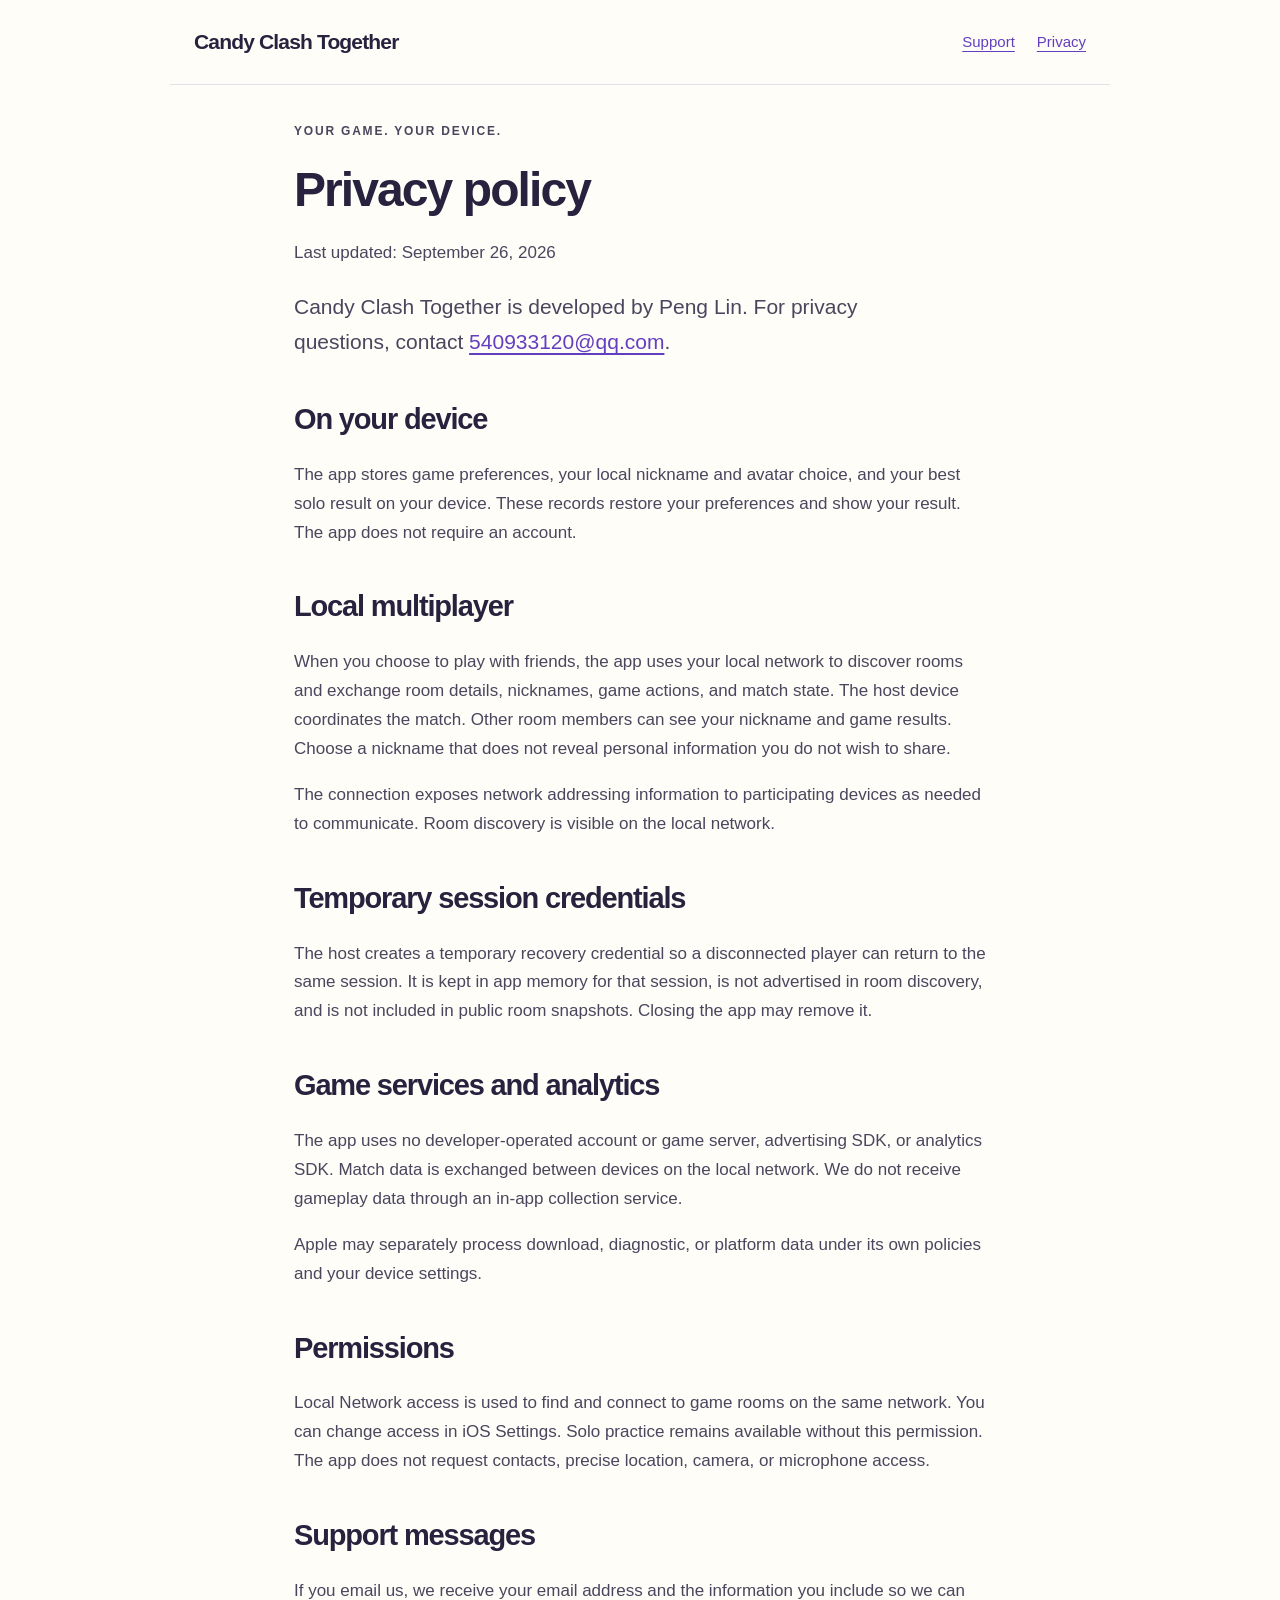
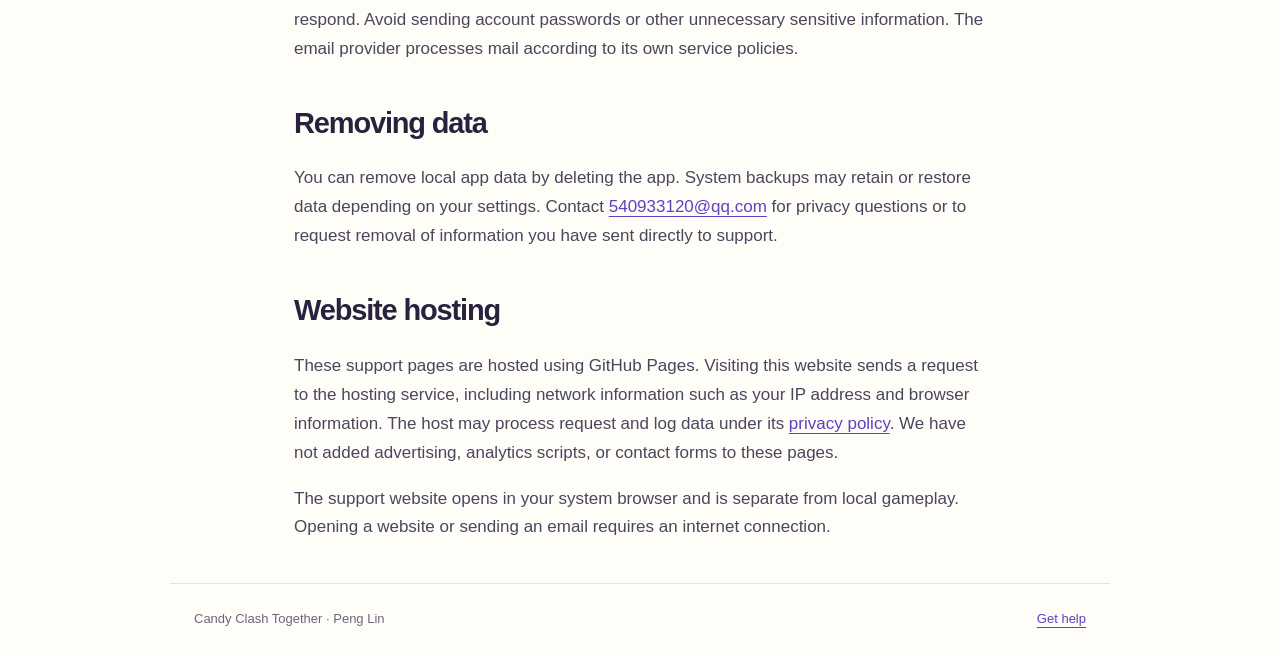
==== privacy.html @ 885e3cb6 "Publish Candy Clash support and privacy pages" ====
<!doctype html>
<html lang="en"><head><meta charset="utf-8"><meta name="viewport" content="width=device-width,initial-scale=1"><meta name="description" content="How Candy Clash Together handles local game data and multiplayer connections."><title>Candy Clash Together — Privacy</title><link rel="stylesheet" href="style.css"></head>
<body><header><a class="brand" href="index.html">Candy Clash Together</a><nav aria-label="Main navigation"><a href="index.html">Support</a><a href="privacy.html" aria-current="page">Privacy</a></nav></header>
<main class="policy"><p class="eyebrow">Your game. Your device.</p><h1>Privacy policy</h1><p class="muted">Last updated: September 26, 2026</p><p class="lead">Candy Clash Together is developed by Peng Lin. For privacy questions, contact <a href="mailto:540933120@qq.com">540933120@qq.com</a>.</p>
<h2>On your device</h2><p>The app stores game preferences, your local nickname and avatar choice, and your best solo result on your device. These records restore your preferences and show your result. The app does not require an account.</p>
<h2>Local multiplayer</h2><p>When you choose to play with friends, the app uses your local network to discover rooms and exchange room details, nicknames, game actions, and match state. The host device coordinates the match. Other room members can see your nickname and game results. Choose a nickname that does not reveal personal information you do not wish to share.</p><p>The connection exposes network addressing information to participating devices as needed to communicate. Room discovery is visible on the local network.</p>
<h2>Temporary session credentials</h2><p>The host creates a temporary recovery credential so a disconnected player can return to the same session. It is kept in app memory for that session, is not advertised in room discovery, and is not included in public room snapshots. Closing the app may remove it.</p>
<h2>Game services and analytics</h2><p>The app uses no developer-operated account or game server, advertising SDK, or analytics SDK. Match data is exchanged between devices on the local network. We do not receive gameplay data through an in-app collection service.</p><p>Apple may separately process download, diagnostic, or platform data under its own policies and your device settings.</p>
<h2>Permissions</h2><p>Local Network access is used to find and connect to game rooms on the same network. You can change access in iOS Settings. Solo practice remains available without this permission. The app does not request contacts, precise location, camera, or microphone access.</p>
<h2>Support messages</h2><p>If you email us, we receive your email address and the information you include so we can respond. Avoid sending account passwords or other unnecessary sensitive information. The email provider processes mail according to its own service policies.</p>
<h2>Removing data</h2><p>You can remove local app data by deleting the app. System backups may retain or restore data depending on your settings. Contact <a href="mailto:540933120@qq.com">540933120@qq.com</a> for privacy questions or to request removal of information you have sent directly to support.</p>
<h2>Website hosting</h2><p>These support pages are hosted using GitHub Pages. Visiting this website sends a request to the hosting service, including network information such as your IP address and browser information. The host may process request and log data under its <a href="https://docs.github.com/en/site-policy/privacy-policies/github-privacy-statement">privacy policy</a>. We have not added advertising, analytics scripts, or contact forms to these pages.</p><p>The support website opens in your system browser and is separate from local gameplay. Opening a website or sending an email requires an internet connection.</p>
</main><footer><span>Candy Clash Together · Peng Lin</span><a href="index.html">Get help</a></footer></body></html>
---- style.css ----
:root{color-scheme:light;--ink:#28223e;--muted:#6c667c;--purple:#633fc0;--line:#e5e0ec;--paper:#fffdf8}*{box-sizing:border-box}body{margin:0;background:var(--paper);color:var(--ink);font:17px/1.7 -apple-system,BlinkMacSystemFont,"Segoe UI",sans-serif}a{color:var(--purple);text-underline-offset:4px}a:focus-visible,summary:focus-visible{outline:3px solid #e49822;outline-offset:5px}header,main,footer{max-width:940px;margin:auto;padding:24px}header{display:flex;align-items:center;justify-content:space-between;gap:24px;border-bottom:1px solid var(--line)}.brand{font-weight:800;text-decoration:none;color:var(--ink);letter-spacing:-.04em;font-size:21px}nav{display:flex;gap:22px;font-size:15px}h1,h2,h3{line-height:1.2;letter-spacing:-.04em}h1{font-size:clamp(38px,7vw,68px);max-width:760px;margin:20px 0}h2{font-size:29px;margin-top:42px}h3{font-size:21px}.hero{padding:32px 0 36px}.eyebrow{font-size:12px;font-weight:800;letter-spacing:.15em;text-transform:uppercase;color:var(--purple)}.lead{font-size:21px;max-width:660px;color:var(--muted)}.chip{display:inline-block;background:#eee7fc;border-radius:100px;padding:5px 14px;font-size:13px;font-weight:700}.grid{display:grid;grid-template-columns:1fr 1fr;gap:20px}.card{background:white;border:1px solid var(--line);border-radius:20px;padding:25px}.card h3{margin-top:0}details{padding:20px 0;border-bottom:1px solid var(--line)}summary{cursor:pointer;font-weight:700;min-height:44px;display:flex;align-items:center;justify-content:space-between;gap:18px}summary::after{content:'+';font-size:24px;color:var(--purple)}details[open] summary::after{content:'−'}details p{margin-top:8px;max-width:740px}.contact{margin:48px 0 24px;padding:30px;background:#eee7fc;border-radius:20px}.contact h2{margin-top:0}.contact a{font-weight:700}.muted{color:var(--muted)}.policy{max-width:740px}.policy h1{font-size:48px}.policy p,.policy li{color:#4b455d}footer{border-top:1px solid var(--line);font-size:13px;color:var(--muted);display:flex;justify-content:space-between;gap:20px}ol,ul{padding-left:24px}li{margin:10px 0}@media(max-width:600px){header,main,footer{padding:20px}header{align-items:flex-start;flex-direction:column;gap:12px}.hero{padding:22px 0}.grid{grid-template-columns:1fr}.lead{font-size:19px}.policy h1{font-size:38px}footer{flex-direction:column;gap:8px}}
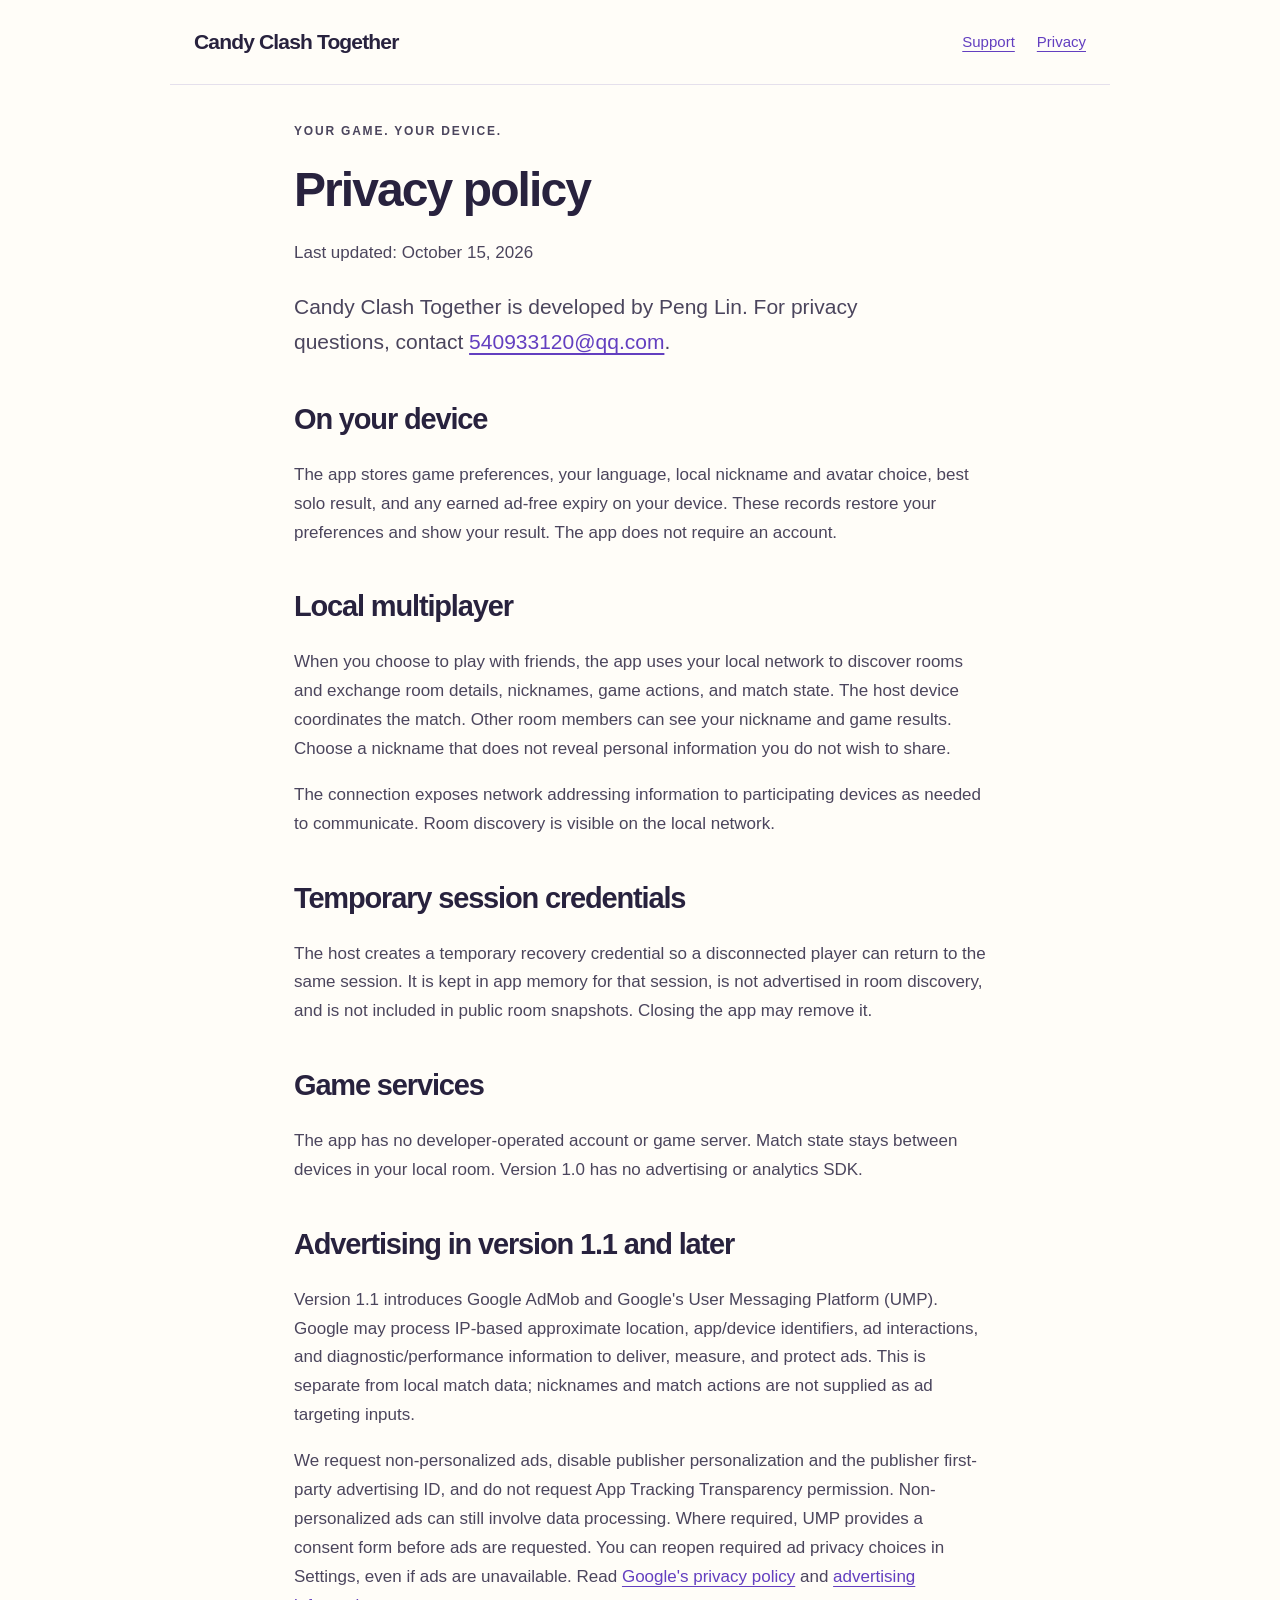
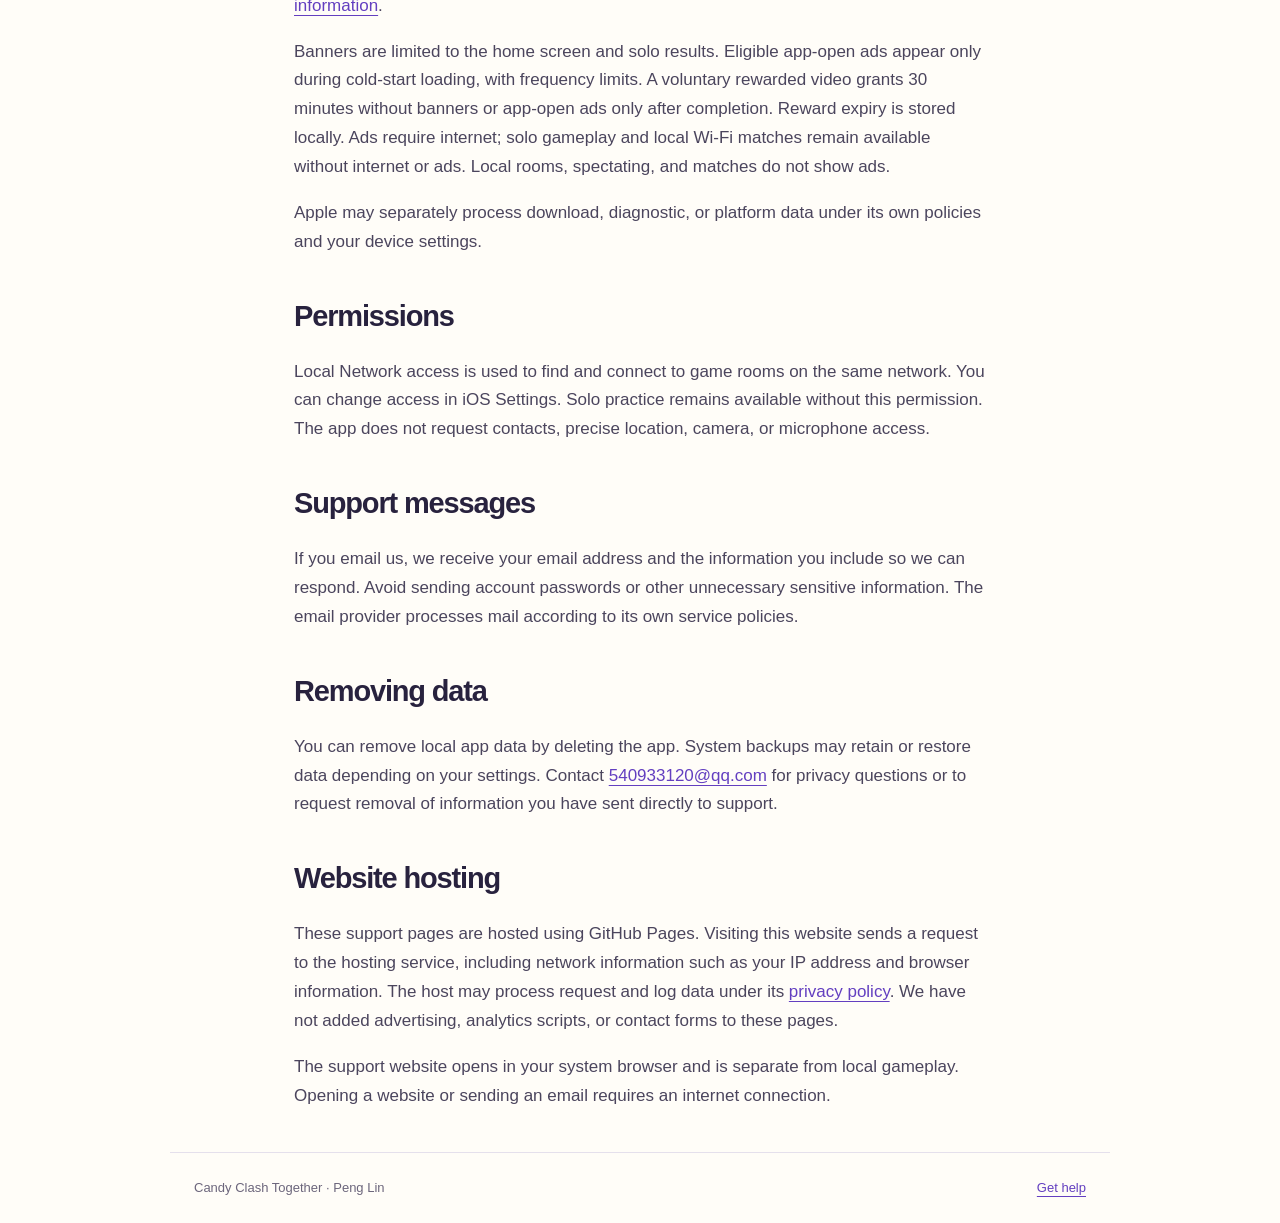
==== commit bfc8e281: "Explain optional AdMob ads and privacy choices in version 1.1" ====
--- a/privacy.html
+++ b/privacy.html
@@ -1,11 +1,12 @@
 <!doctype html>
 <html lang="en"><head><meta charset="utf-8"><meta name="viewport" content="width=device-width,initial-scale=1"><meta name="description" content="How Candy Clash Together handles local game data and multiplayer connections."><title>Candy Clash Together — Privacy</title><link rel="stylesheet" href="style.css"></head>
 <body><header><a class="brand" href="index.html">Candy Clash Together</a><nav aria-label="Main navigation"><a href="index.html">Support</a><a href="privacy.html" aria-current="page">Privacy</a></nav></header>
-<main class="policy"><p class="eyebrow">Your game. Your device.</p><h1>Privacy policy</h1><p class="muted">Last updated: September 26, 2026</p><p class="lead">Candy Clash Together is developed by Peng Lin. For privacy questions, contact <a href="mailto:540933120@qq.com">540933120@qq.com</a>.</p>
-<h2>On your device</h2><p>The app stores game preferences, your local nickname and avatar choice, and your best solo result on your device. These records restore your preferences and show your result. The app does not require an account.</p>
+<main class="policy"><p class="eyebrow">Your game. Your device.</p><h1>Privacy policy</h1><p class="muted">Last updated: October 15, 2026</p><p class="lead">Candy Clash Together is developed by Peng Lin. For privacy questions, contact <a href="mailto:540933120@qq.com">540933120@qq.com</a>.</p>
+<h2>On your device</h2><p>The app stores game preferences, your language, local nickname and avatar choice, best solo result, and any earned ad-free expiry on your device. These records restore your preferences and show your result. The app does not require an account.</p>
 <h2>Local multiplayer</h2><p>When you choose to play with friends, the app uses your local network to discover rooms and exchange room details, nicknames, game actions, and match state. The host device coordinates the match. Other room members can see your nickname and game results. Choose a nickname that does not reveal personal information you do not wish to share.</p><p>The connection exposes network addressing information to participating devices as needed to communicate. Room discovery is visible on the local network.</p>
 <h2>Temporary session credentials</h2><p>The host creates a temporary recovery credential so a disconnected player can return to the same session. It is kept in app memory for that session, is not advertised in room discovery, and is not included in public room snapshots. Closing the app may remove it.</p>
-<h2>Game services and analytics</h2><p>The app uses no developer-operated account or game server, advertising SDK, or analytics SDK. Match data is exchanged between devices on the local network. We do not receive gameplay data through an in-app collection service.</p><p>Apple may separately process download, diagnostic, or platform data under its own policies and your device settings.</p>
+<h2>Game services</h2><p>The app has no developer-operated account or game server. Match state stays between devices in your local room. Version 1.0 has no advertising or analytics SDK.</p>
+<h2>Advertising in version 1.1 and later</h2><p>Version 1.1 introduces Google AdMob and Google's User Messaging Platform (UMP). Google may process IP-based approximate location, app/device identifiers, ad interactions, and diagnostic/performance information to deliver, measure, and protect ads. This is separate from local match data; nicknames and match actions are not supplied as ad targeting inputs.</p><p>We request non-personalized ads, disable publisher personalization and the publisher first-party advertising ID, and do not request App Tracking Transparency permission. Non-personalized ads can still involve data processing. Where required, UMP provides a consent form before ads are requested. You can reopen required ad privacy choices in Settings, even if ads are unavailable. Read <a href="https://policies.google.com/privacy">Google's privacy policy</a> and <a href="https://policies.google.com/technologies/ads">advertising information</a>.</p><p>Banners are limited to the home screen and solo results. Eligible app-open ads appear only during cold-start loading, with frequency limits. A voluntary rewarded video grants 30 minutes without banners or app-open ads only after completion. Reward expiry is stored locally. Ads require internet; solo gameplay and local Wi-Fi matches remain available without internet or ads. Local rooms, spectating, and matches do not show ads.</p><p>Apple may separately process download, diagnostic, or platform data under its own policies and your device settings.</p>
 <h2>Permissions</h2><p>Local Network access is used to find and connect to game rooms on the same network. You can change access in iOS Settings. Solo practice remains available without this permission. The app does not request contacts, precise location, camera, or microphone access.</p>
 <h2>Support messages</h2><p>If you email us, we receive your email address and the information you include so we can respond. Avoid sending account passwords or other unnecessary sensitive information. The email provider processes mail according to its own service policies.</p>
 <h2>Removing data</h2><p>You can remove local app data by deleting the app. System backups may retain or restore data depending on your settings. Contact <a href="mailto:540933120@qq.com">540933120@qq.com</a> for privacy questions or to request removal of information you have sent directly to support.</p>
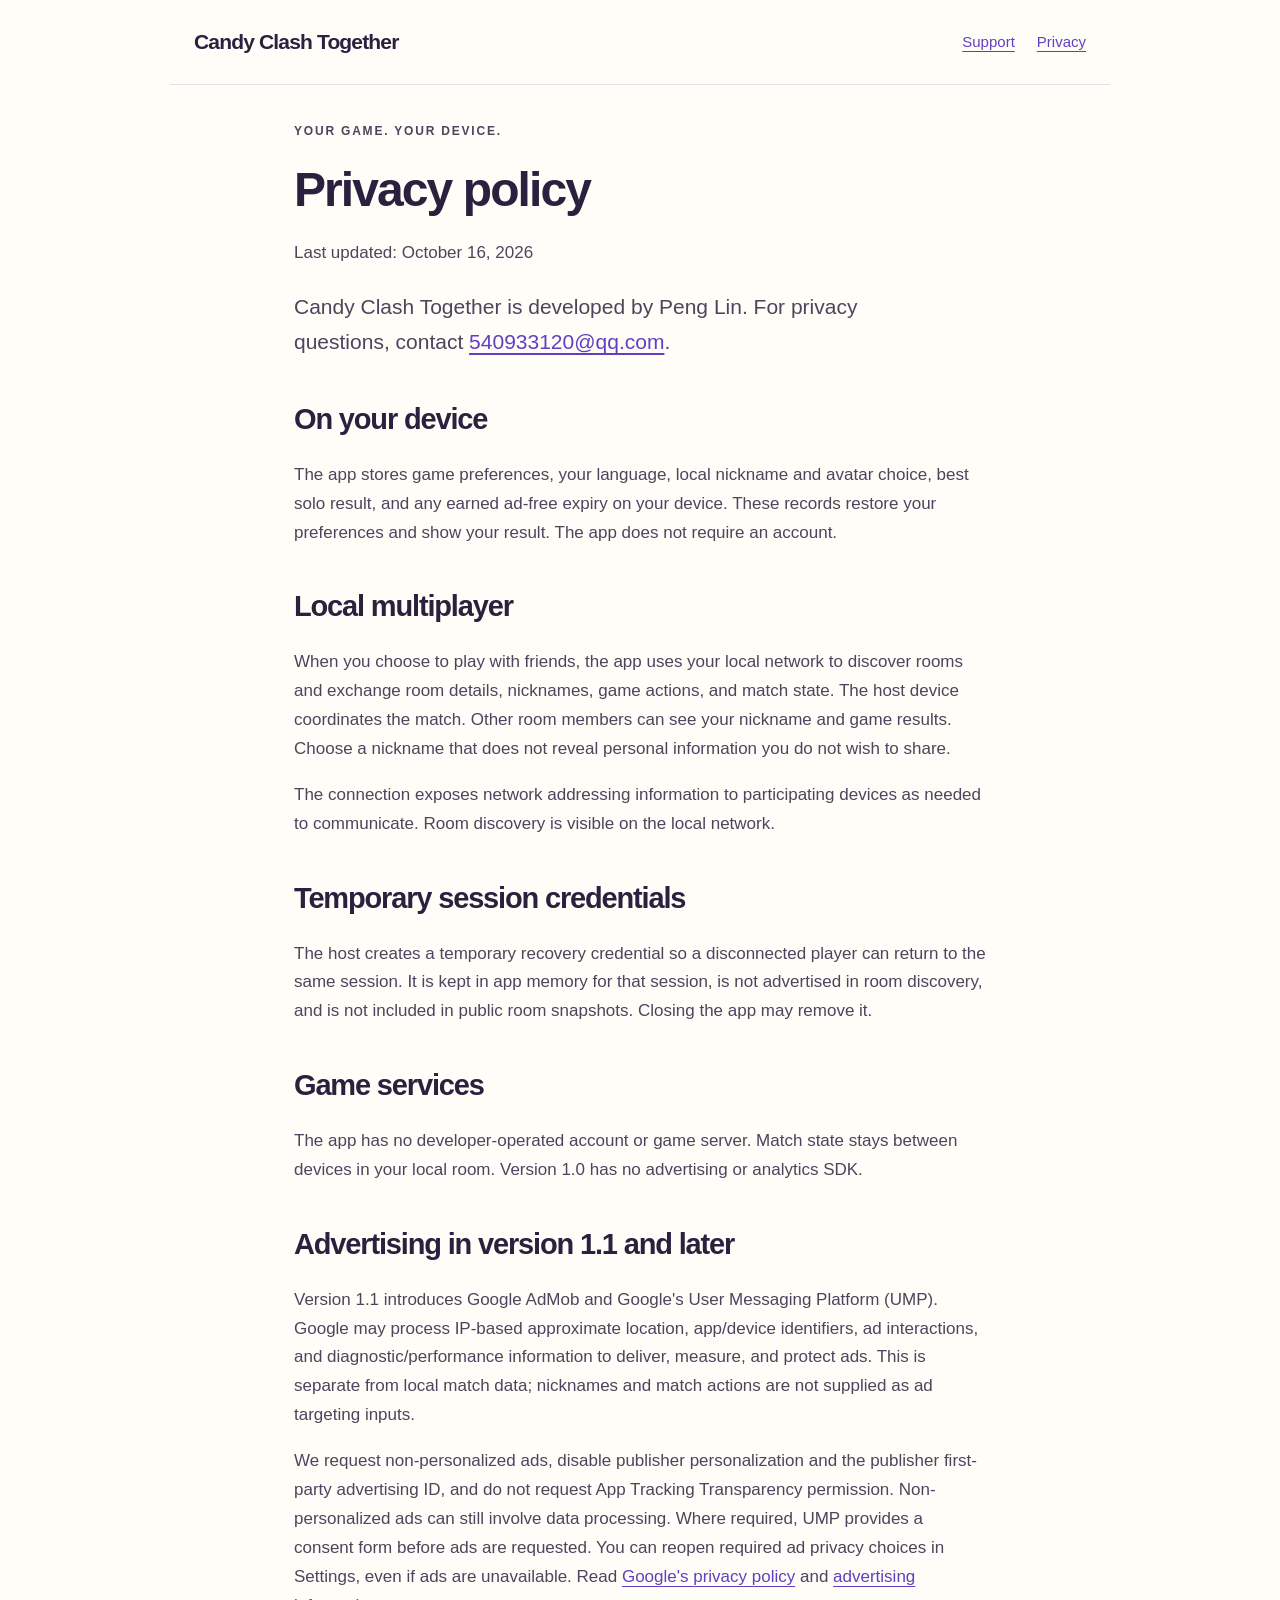
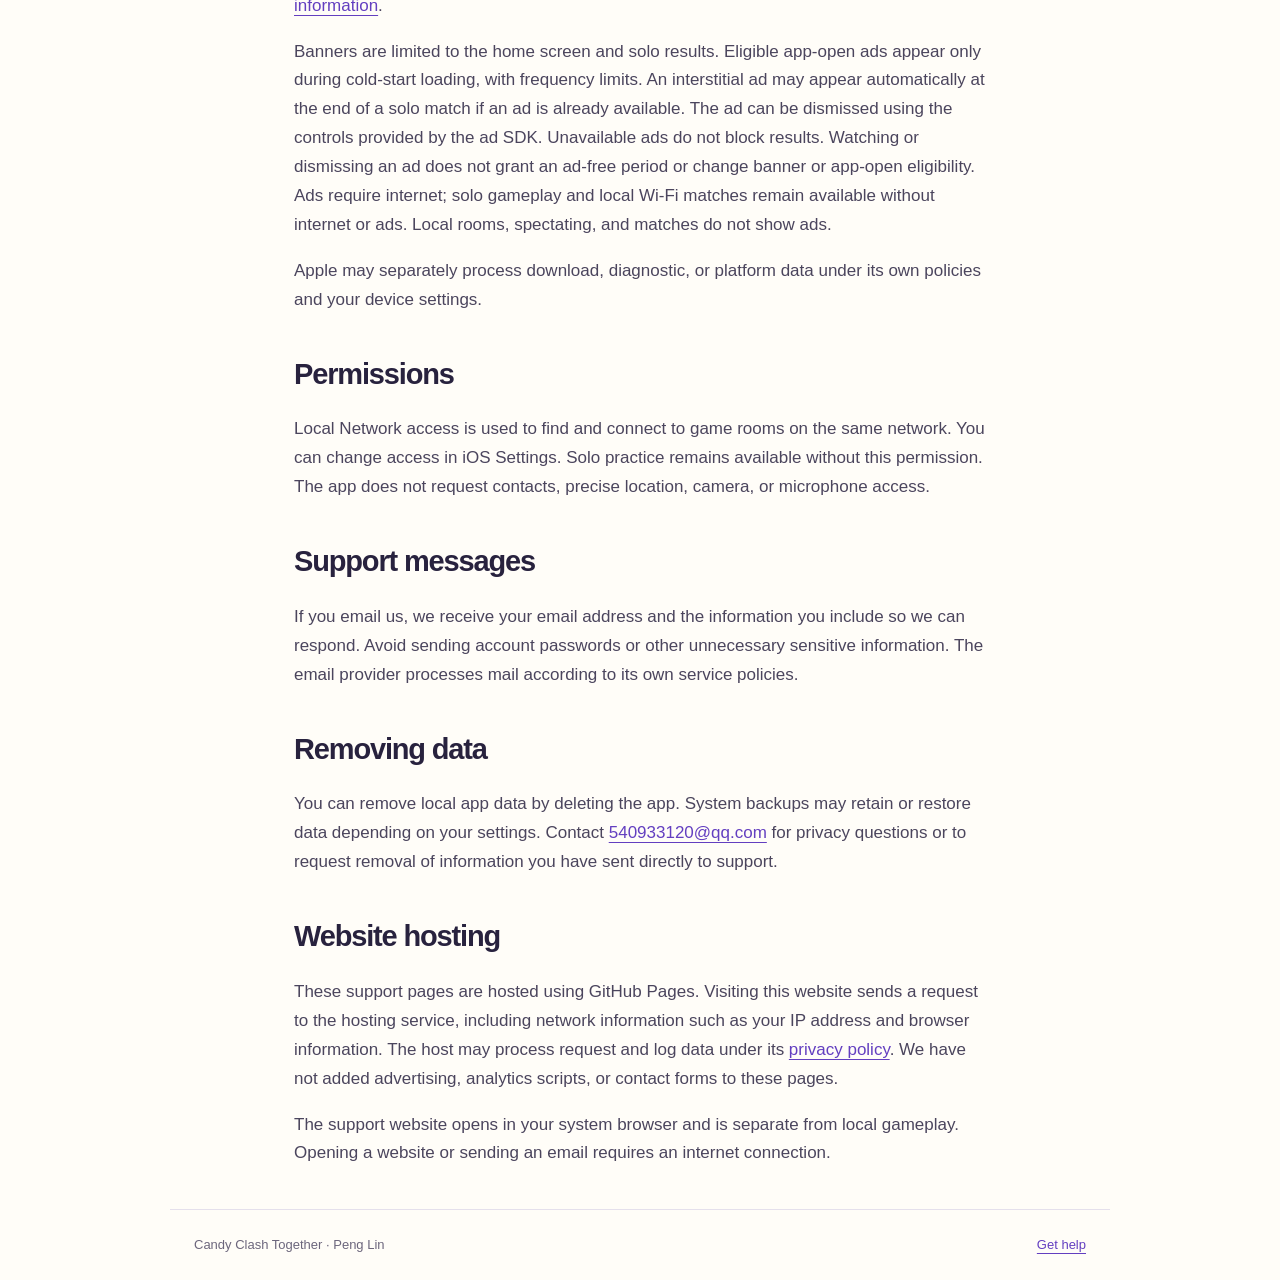
==== commit c7cd23ce: "docs: describe automatic solo-result ads without reward entitlement" ====
--- a/privacy.html
+++ b/privacy.html
@@ -1,12 +1,12 @@
 <!doctype html>
 <html lang="en"><head><meta charset="utf-8"><meta name="viewport" content="width=device-width,initial-scale=1"><meta name="description" content="How Candy Clash Together handles local game data and multiplayer connections."><title>Candy Clash Together — Privacy</title><link rel="stylesheet" href="style.css"></head>
 <body><header><a class="brand" href="index.html">Candy Clash Together</a><nav aria-label="Main navigation"><a href="index.html">Support</a><a href="privacy.html" aria-current="page">Privacy</a></nav></header>
-<main class="policy"><p class="eyebrow">Your game. Your device.</p><h1>Privacy policy</h1><p class="muted">Last updated: October 15, 2026</p><p class="lead">Candy Clash Together is developed by Peng Lin. For privacy questions, contact <a href="mailto:540933120@qq.com">540933120@qq.com</a>.</p>
+<main class="policy"><p class="eyebrow">Your game. Your device.</p><h1>Privacy policy</h1><p class="muted">Last updated: October 16, 2026</p><p class="lead">Candy Clash Together is developed by Peng Lin. For privacy questions, contact <a href="mailto:540933120@qq.com">540933120@qq.com</a>.</p>
 <h2>On your device</h2><p>The app stores game preferences, your language, local nickname and avatar choice, best solo result, and any earned ad-free expiry on your device. These records restore your preferences and show your result. The app does not require an account.</p>
 <h2>Local multiplayer</h2><p>When you choose to play with friends, the app uses your local network to discover rooms and exchange room details, nicknames, game actions, and match state. The host device coordinates the match. Other room members can see your nickname and game results. Choose a nickname that does not reveal personal information you do not wish to share.</p><p>The connection exposes network addressing information to participating devices as needed to communicate. Room discovery is visible on the local network.</p>
 <h2>Temporary session credentials</h2><p>The host creates a temporary recovery credential so a disconnected player can return to the same session. It is kept in app memory for that session, is not advertised in room discovery, and is not included in public room snapshots. Closing the app may remove it.</p>
 <h2>Game services</h2><p>The app has no developer-operated account or game server. Match state stays between devices in your local room. Version 1.0 has no advertising or analytics SDK.</p>
-<h2>Advertising in version 1.1 and later</h2><p>Version 1.1 introduces Google AdMob and Google's User Messaging Platform (UMP). Google may process IP-based approximate location, app/device identifiers, ad interactions, and diagnostic/performance information to deliver, measure, and protect ads. This is separate from local match data; nicknames and match actions are not supplied as ad targeting inputs.</p><p>We request non-personalized ads, disable publisher personalization and the publisher first-party advertising ID, and do not request App Tracking Transparency permission. Non-personalized ads can still involve data processing. Where required, UMP provides a consent form before ads are requested. You can reopen required ad privacy choices in Settings, even if ads are unavailable. Read <a href="https://policies.google.com/privacy">Google's privacy policy</a> and <a href="https://policies.google.com/technologies/ads">advertising information</a>.</p><p>Banners are limited to the home screen and solo results. Eligible app-open ads appear only during cold-start loading, with frequency limits. A voluntary rewarded video grants 30 minutes without banners or app-open ads only after completion. Reward expiry is stored locally. Ads require internet; solo gameplay and local Wi-Fi matches remain available without internet or ads. Local rooms, spectating, and matches do not show ads.</p><p>Apple may separately process download, diagnostic, or platform data under its own policies and your device settings.</p>
+<h2>Advertising in version 1.1 and later</h2><p>Version 1.1 introduces Google AdMob and Google's User Messaging Platform (UMP). Google may process IP-based approximate location, app/device identifiers, ad interactions, and diagnostic/performance information to deliver, measure, and protect ads. This is separate from local match data; nicknames and match actions are not supplied as ad targeting inputs.</p><p>We request non-personalized ads, disable publisher personalization and the publisher first-party advertising ID, and do not request App Tracking Transparency permission. Non-personalized ads can still involve data processing. Where required, UMP provides a consent form before ads are requested. You can reopen required ad privacy choices in Settings, even if ads are unavailable. Read <a href="https://policies.google.com/privacy">Google's privacy policy</a> and <a href="https://policies.google.com/technologies/ads">advertising information</a>.</p><p>Banners are limited to the home screen and solo results. Eligible app-open ads appear only during cold-start loading, with frequency limits. An interstitial ad may appear automatically at the end of a solo match if an ad is already available. The ad can be dismissed using the controls provided by the ad SDK. Unavailable ads do not block results. Watching or dismissing an ad does not grant an ad-free period or change banner or app-open eligibility. Ads require internet; solo gameplay and local Wi-Fi matches remain available without internet or ads. Local rooms, spectating, and matches do not show ads.</p><p>Apple may separately process download, diagnostic, or platform data under its own policies and your device settings.</p>
 <h2>Permissions</h2><p>Local Network access is used to find and connect to game rooms on the same network. You can change access in iOS Settings. Solo practice remains available without this permission. The app does not request contacts, precise location, camera, or microphone access.</p>
 <h2>Support messages</h2><p>If you email us, we receive your email address and the information you include so we can respond. Avoid sending account passwords or other unnecessary sensitive information. The email provider processes mail according to its own service policies.</p>
 <h2>Removing data</h2><p>You can remove local app data by deleting the app. System backups may retain or restore data depending on your settings. Contact <a href="mailto:540933120@qq.com">540933120@qq.com</a> for privacy questions or to request removal of information you have sent directly to support.</p>
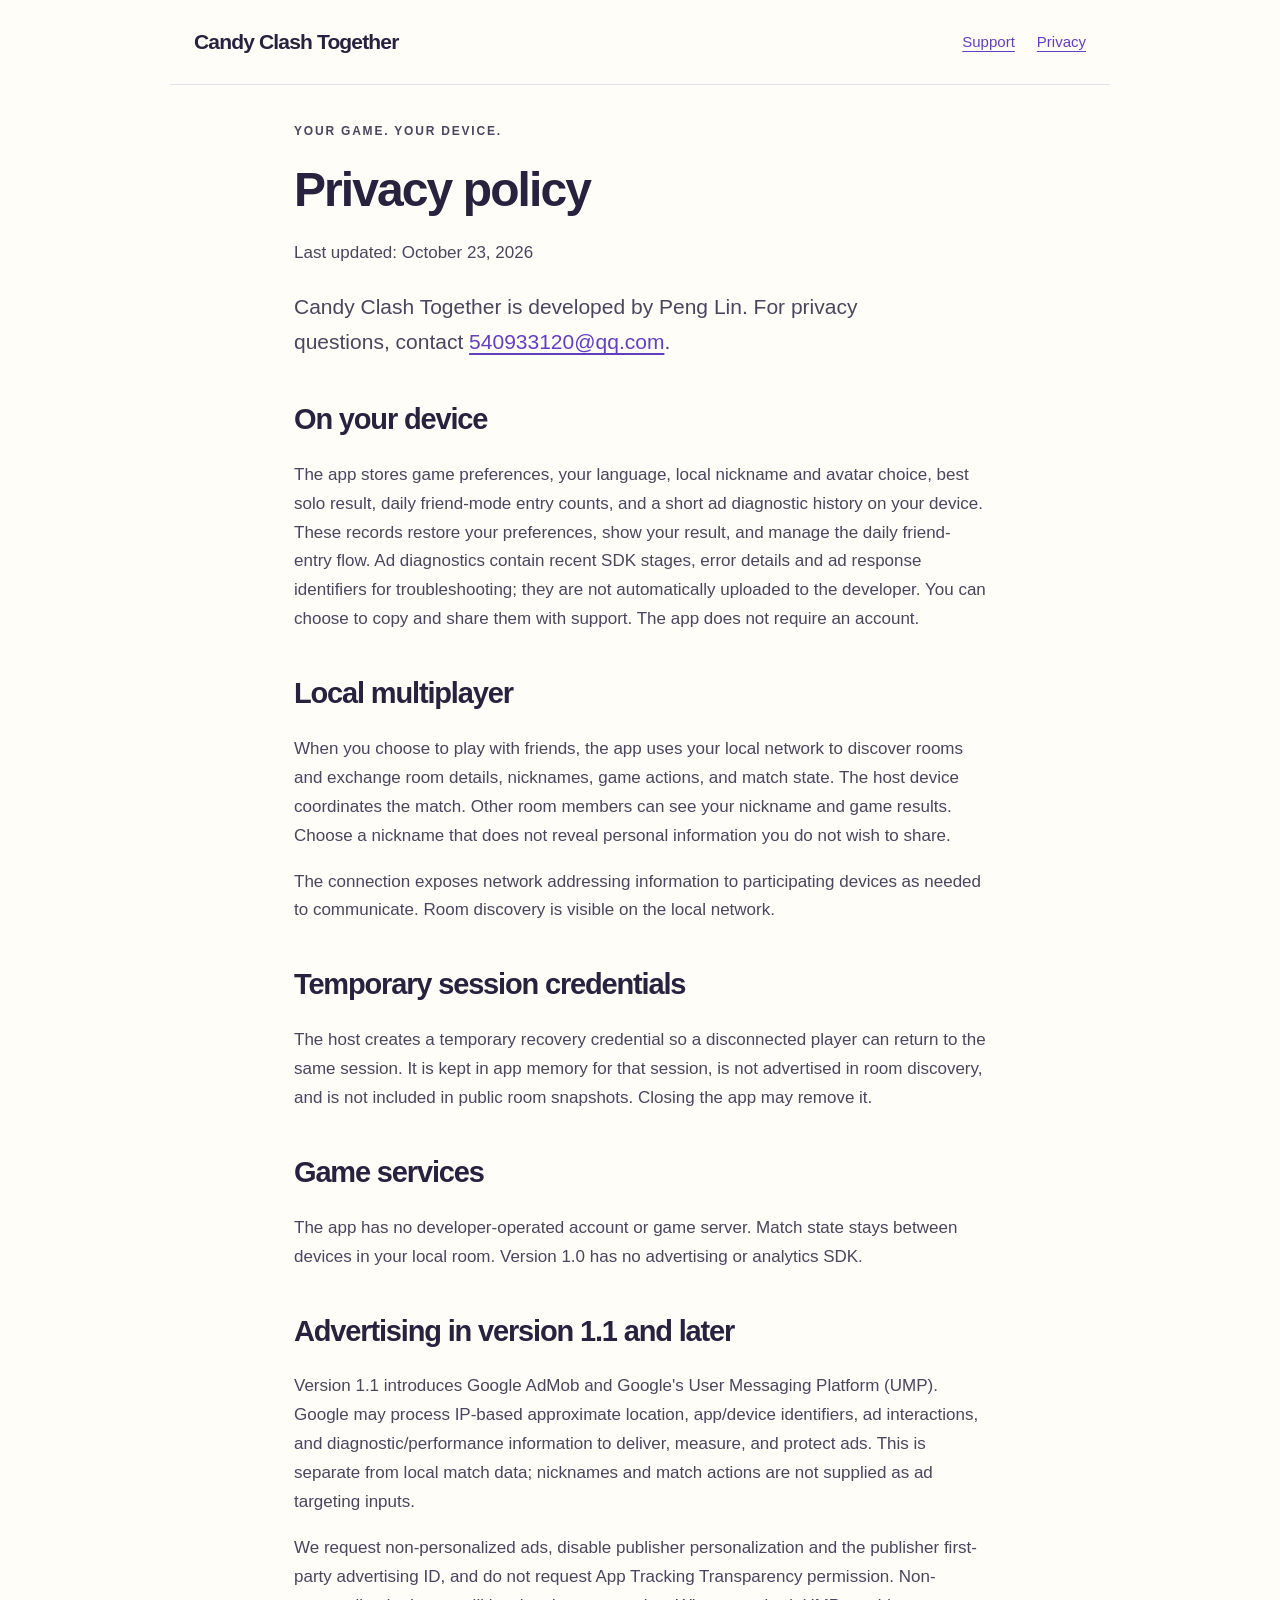
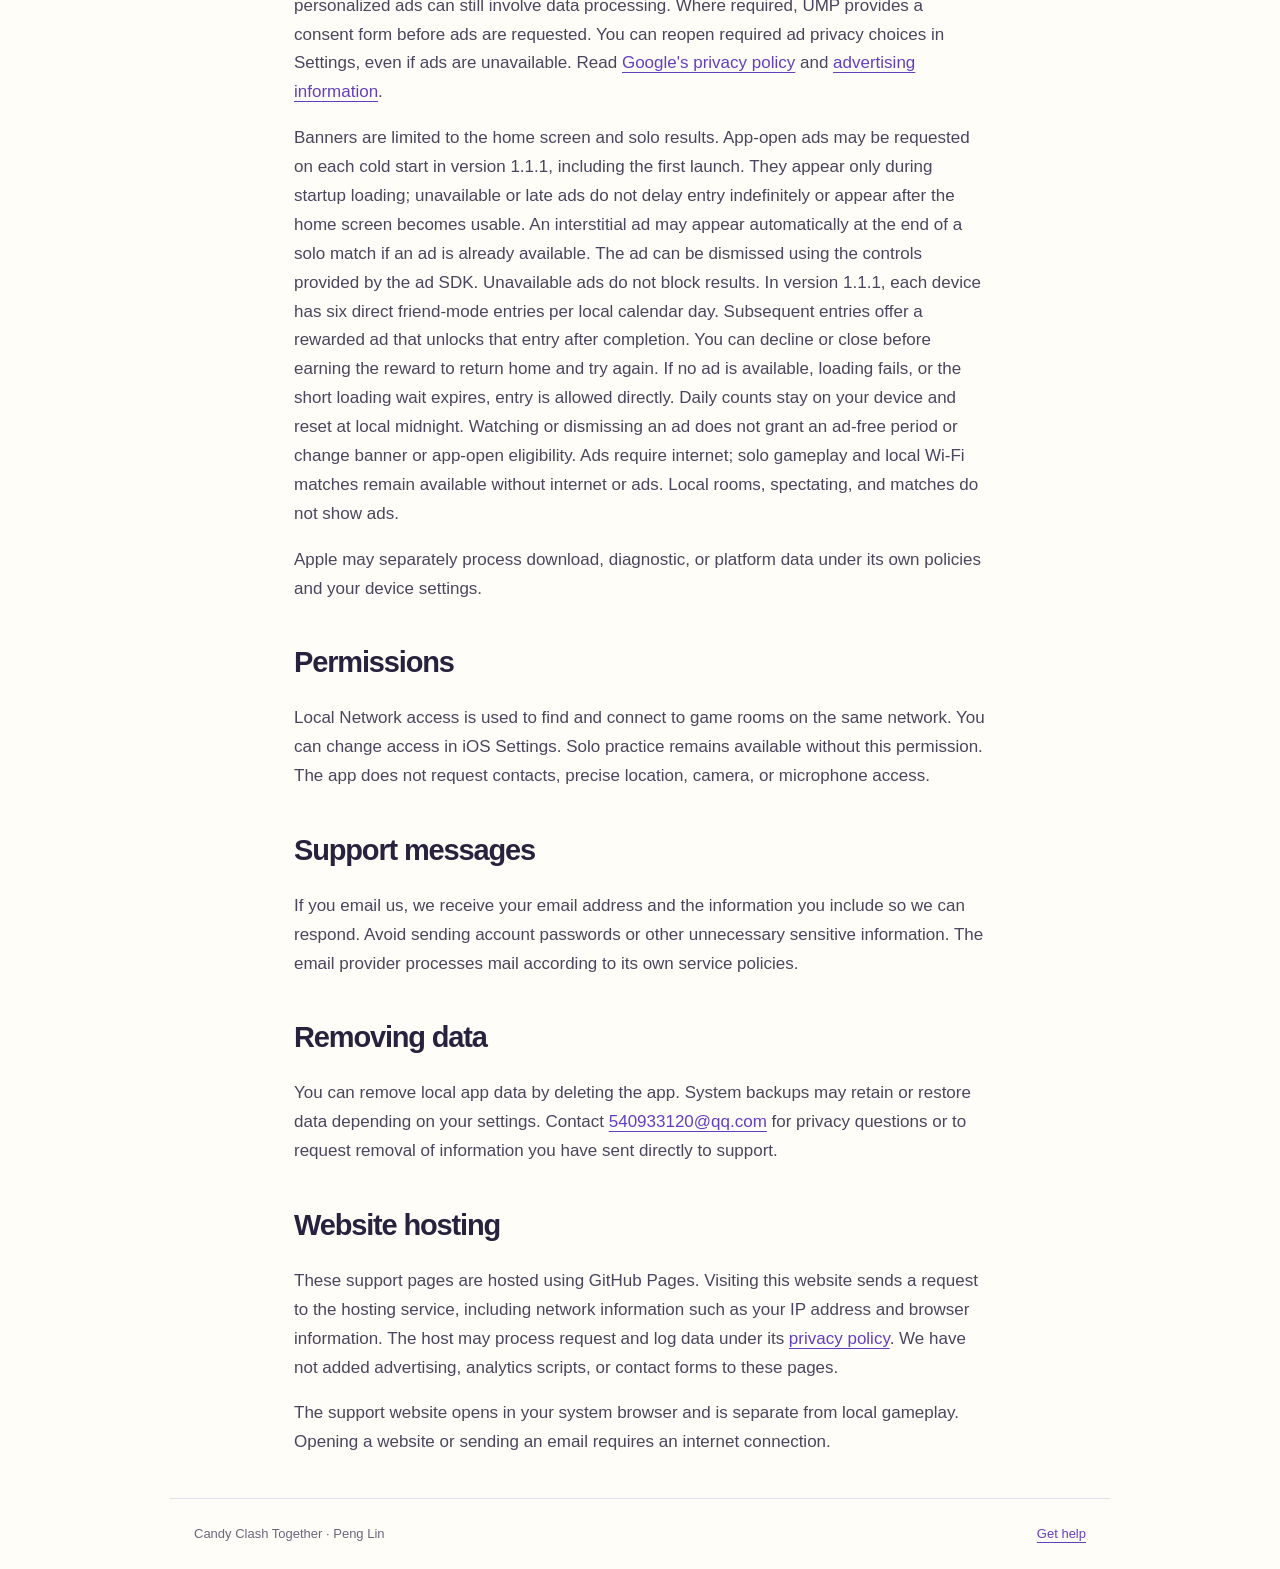
==== commit 8fa0245d: "docs: align privacy notice with 1.1.1 friend-entry rewards" ====
--- a/privacy.html
+++ b/privacy.html
@@ -1,12 +1,12 @@
 <!doctype html>
 <html lang="en"><head><meta charset="utf-8"><meta name="viewport" content="width=device-width,initial-scale=1"><meta name="description" content="How Candy Clash Together handles local game data and multiplayer connections."><title>Candy Clash Together — Privacy</title><link rel="stylesheet" href="style.css"></head>
 <body><header><a class="brand" href="index.html">Candy Clash Together</a><nav aria-label="Main navigation"><a href="index.html">Support</a><a href="privacy.html" aria-current="page">Privacy</a></nav></header>
-<main class="policy"><p class="eyebrow">Your game. Your device.</p><h1>Privacy policy</h1><p class="muted">Last updated: October 16, 2026</p><p class="lead">Candy Clash Together is developed by Peng Lin. For privacy questions, contact <a href="mailto:540933120@qq.com">540933120@qq.com</a>.</p>
-<h2>On your device</h2><p>The app stores game preferences, your language, local nickname and avatar choice, best solo result, and any earned ad-free expiry on your device. These records restore your preferences and show your result. The app does not require an account.</p>
+<main class="policy"><p class="eyebrow">Your game. Your device.</p><h1>Privacy policy</h1><p class="muted">Last updated: October 23, 2026</p><p class="lead">Candy Clash Together is developed by Peng Lin. For privacy questions, contact <a href="mailto:540933120@qq.com">540933120@qq.com</a>.</p>
+<h2>On your device</h2><p>The app stores game preferences, your language, local nickname and avatar choice, best solo result, daily friend-mode entry counts, and a short ad diagnostic history on your device. These records restore your preferences, show your result, and manage the daily friend-entry flow. Ad diagnostics contain recent SDK stages, error details and ad response identifiers for troubleshooting; they are not automatically uploaded to the developer. You can choose to copy and share them with support. The app does not require an account.</p>
 <h2>Local multiplayer</h2><p>When you choose to play with friends, the app uses your local network to discover rooms and exchange room details, nicknames, game actions, and match state. The host device coordinates the match. Other room members can see your nickname and game results. Choose a nickname that does not reveal personal information you do not wish to share.</p><p>The connection exposes network addressing information to participating devices as needed to communicate. Room discovery is visible on the local network.</p>
 <h2>Temporary session credentials</h2><p>The host creates a temporary recovery credential so a disconnected player can return to the same session. It is kept in app memory for that session, is not advertised in room discovery, and is not included in public room snapshots. Closing the app may remove it.</p>
 <h2>Game services</h2><p>The app has no developer-operated account or game server. Match state stays between devices in your local room. Version 1.0 has no advertising or analytics SDK.</p>
-<h2>Advertising in version 1.1 and later</h2><p>Version 1.1 introduces Google AdMob and Google's User Messaging Platform (UMP). Google may process IP-based approximate location, app/device identifiers, ad interactions, and diagnostic/performance information to deliver, measure, and protect ads. This is separate from local match data; nicknames and match actions are not supplied as ad targeting inputs.</p><p>We request non-personalized ads, disable publisher personalization and the publisher first-party advertising ID, and do not request App Tracking Transparency permission. Non-personalized ads can still involve data processing. Where required, UMP provides a consent form before ads are requested. You can reopen required ad privacy choices in Settings, even if ads are unavailable. Read <a href="https://policies.google.com/privacy">Google's privacy policy</a> and <a href="https://policies.google.com/technologies/ads">advertising information</a>.</p><p>Banners are limited to the home screen and solo results. Eligible app-open ads appear only during cold-start loading, with frequency limits. An interstitial ad may appear automatically at the end of a solo match if an ad is already available. The ad can be dismissed using the controls provided by the ad SDK. Unavailable ads do not block results. Watching or dismissing an ad does not grant an ad-free period or change banner or app-open eligibility. Ads require internet; solo gameplay and local Wi-Fi matches remain available without internet or ads. Local rooms, spectating, and matches do not show ads.</p><p>Apple may separately process download, diagnostic, or platform data under its own policies and your device settings.</p>
+<h2>Advertising in version 1.1 and later</h2><p>Version 1.1 introduces Google AdMob and Google's User Messaging Platform (UMP). Google may process IP-based approximate location, app/device identifiers, ad interactions, and diagnostic/performance information to deliver, measure, and protect ads. This is separate from local match data; nicknames and match actions are not supplied as ad targeting inputs.</p><p>We request non-personalized ads, disable publisher personalization and the publisher first-party advertising ID, and do not request App Tracking Transparency permission. Non-personalized ads can still involve data processing. Where required, UMP provides a consent form before ads are requested. You can reopen required ad privacy choices in Settings, even if ads are unavailable. Read <a href="https://policies.google.com/privacy">Google's privacy policy</a> and <a href="https://policies.google.com/technologies/ads">advertising information</a>.</p><p>Banners are limited to the home screen and solo results. App-open ads may be requested on each cold start in version 1.1.1, including the first launch. They appear only during startup loading; unavailable or late ads do not delay entry indefinitely or appear after the home screen becomes usable. An interstitial ad may appear automatically at the end of a solo match if an ad is already available. The ad can be dismissed using the controls provided by the ad SDK. Unavailable ads do not block results. In version 1.1.1, each device has six direct friend-mode entries per local calendar day. Subsequent entries offer a rewarded ad that unlocks that entry after completion. You can decline or close before earning the reward to return home and try again. If no ad is available, loading fails, or the short loading wait expires, entry is allowed directly. Daily counts stay on your device and reset at local midnight. Watching or dismissing an ad does not grant an ad-free period or change banner or app-open eligibility. Ads require internet; solo gameplay and local Wi-Fi matches remain available without internet or ads. Local rooms, spectating, and matches do not show ads.</p><p>Apple may separately process download, diagnostic, or platform data under its own policies and your device settings.</p>
 <h2>Permissions</h2><p>Local Network access is used to find and connect to game rooms on the same network. You can change access in iOS Settings. Solo practice remains available without this permission. The app does not request contacts, precise location, camera, or microphone access.</p>
 <h2>Support messages</h2><p>If you email us, we receive your email address and the information you include so we can respond. Avoid sending account passwords or other unnecessary sensitive information. The email provider processes mail according to its own service policies.</p>
 <h2>Removing data</h2><p>You can remove local app data by deleting the app. System backups may retain or restore data depending on your settings. Contact <a href="mailto:540933120@qq.com">540933120@qq.com</a> for privacy questions or to request removal of information you have sent directly to support.</p>
